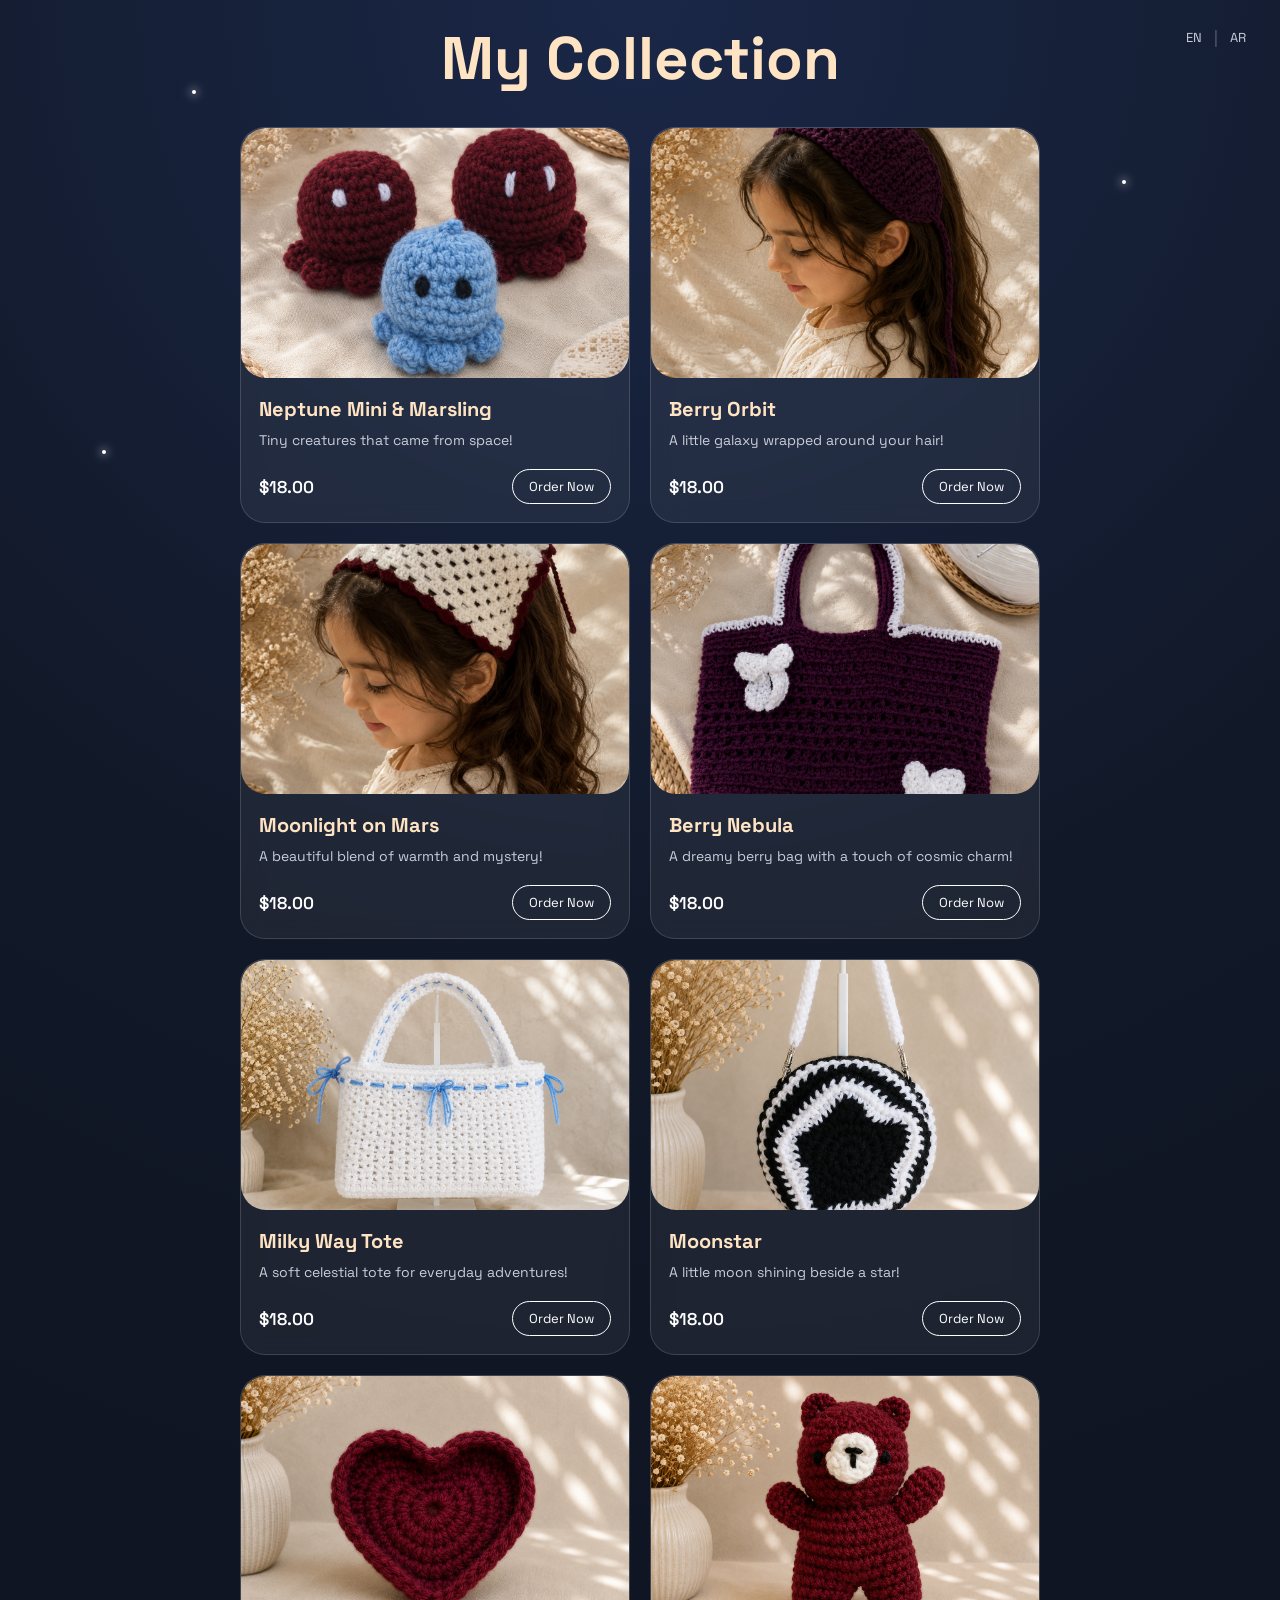
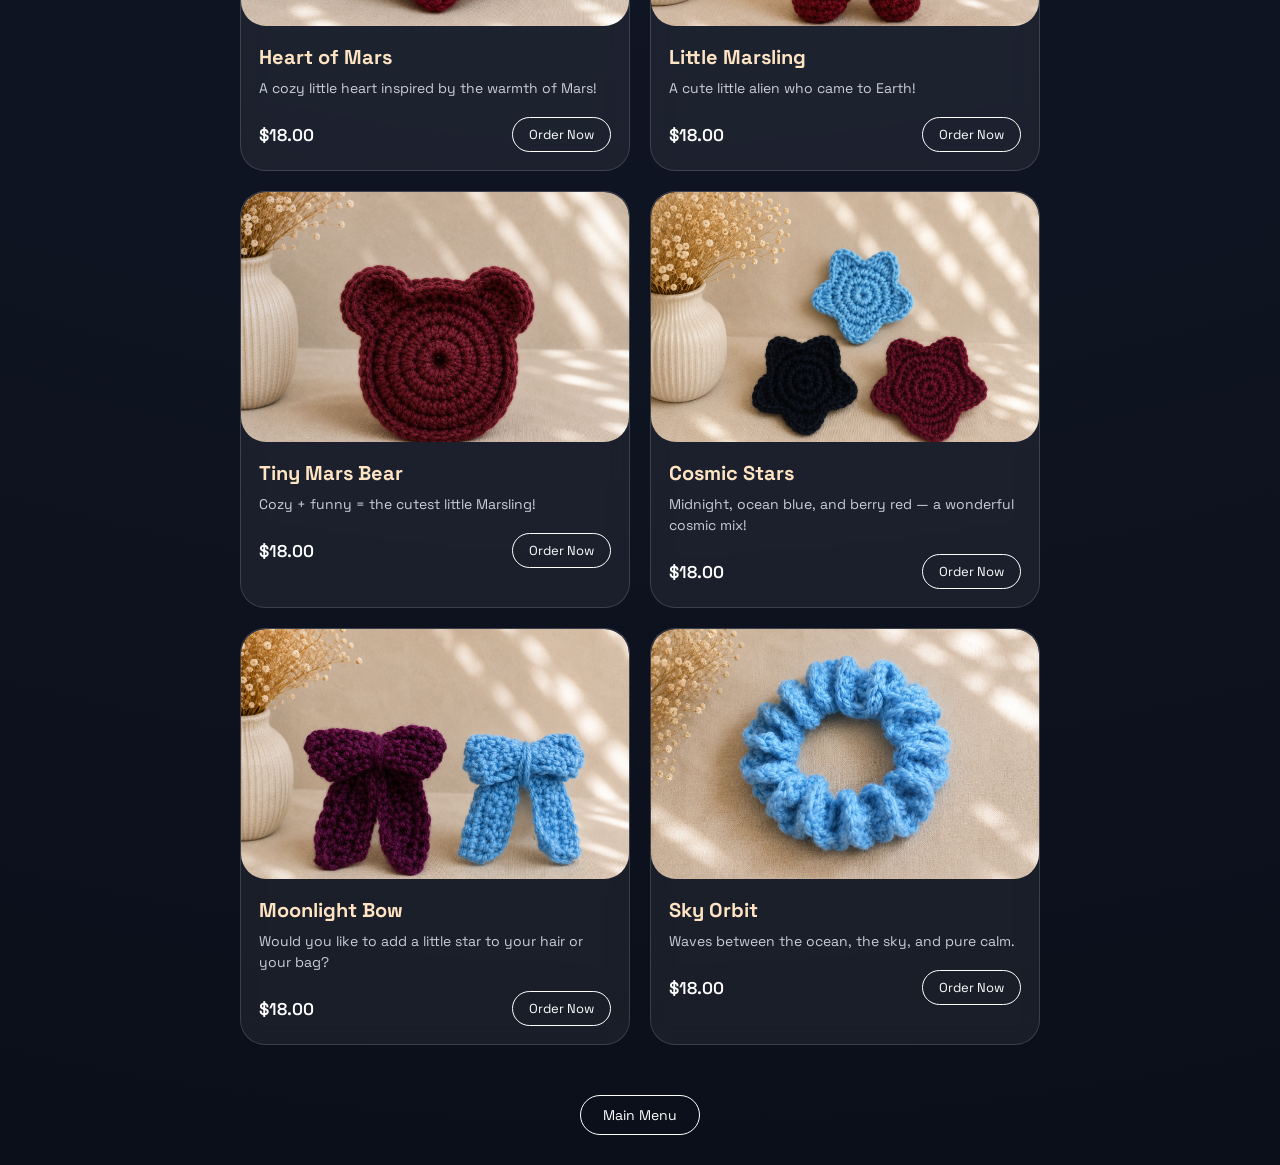
==== collection.html @ 53dcf668 "Add files via upload" ====
<!DOCTYPE html>
<html lang="en">

<head>
    <meta charset="UTF-8">
    <meta name="viewport" content="width=device-width, initial-scale=1.0">

    <title>Cosmic Crochet</title>

    <link rel="stylesheet"
        href="https://fonts.googleapis.com/css2?family=Space+Grotesk:wght@400;500;600;700&display=swap">

    <link rel="stylesheet" href="style1.css">
    <link rel="shortcut icon" href="logo.png" type="image/png">
    <link rel="icon" type="image/png" href="logo.png">
</head>

<body>

    <!-- Language Switch -->
    <div class="language-switch">
        <button id="enBtn">EN</button>
        <span>|</span>
        <button id="arBtn">AR</button>
    </div>


    <!-- Page Title -->
    <div class="title">
        <h1 id="collectionTitle">My Collection</h1>
    </div>


    <!-- Stars -->
    <div class="space">
        <div class="star s1"></div>
        <div class="star s2"></div>
        <div class="star s3"></div>
        <div class="star s4"></div>
        <div class="star s5"></div>
    </div>


    <!-- Products -->
    <div class="products">


        <!-- Product 1 -->
        <div class="product-card">

            <img src="PH/ph1.png" alt="Neptune Mini & Marsling">

            <div class="product-info">

                <h2 id="name1">Neptune Mini & Marsling</h2>

                <p id="desc1">
                    Tiny creatures that came from space!
                </p>

                <div class="product-bottom">
                    <span class="price">$18.00</span>

                    <a href="#" class="order-btn" id="order1">
                        Order Now
                    </a>
                </div>

            </div>

        </div>


        <!-- Product 2 -->
        <div class="product-card">

            <img src="PH/ph2.png" alt="Berry Orbit">

            <div class="product-info">

                <h2 id="name2">Berry Orbit</h2>

                <p id="desc2">
                    A little galaxy wrapped around your hair!
                </p>

                <div class="product-bottom">
                    <span class="price">$18.00</span>

                    <a href="#" class="order-btn" id="order2">
                        Order Now
                    </a>
                </div>

            </div>

        </div>


        <!-- Product 3 -->
        <div class="product-card">

            <img src="PH/ph3.png" alt="Moonlight on Mars">

            <div class="product-info">

                <h2 id="name3">Moonlight on Mars</h2>

                <p id="desc3">
                    A beautiful blend of warmth and mystery!
                </p>

                <div class="product-bottom">
                    <span class="price">$18.00</span>

                    <a href="#" class="order-btn" id="order3">
                        Order Now
                    </a>
                </div>

            </div>

        </div>


        <!-- Product 4 -->
        <div class="product-card">

            <img src="PH/ph4.png" alt="Berry Nebula">

            <div class="product-info">

                <h2 id="name4">Berry Nebula</h2>

                <p id="desc4">
                    A dreamy berry bag with a touch of cosmic charm!
                </p>

                <div class="product-bottom">
                    <span class="price">$18.00</span>

                    <a href="#" class="order-btn" id="order4">
                        Order Now
                    </a>
                </div>

            </div>

        </div>


        <!-- Product 5 -->
        <div class="product-card">

            <img src="PH/ph5.png" alt="Milky Way Tote">

            <div class="product-info">

                <h2 id="name5">Milky Way Tote</h2>

                <p id="desc5">
                    A soft celestial tote for everyday adventures!
                </p>

                <div class="product-bottom">
                    <span class="price">$18.00</span>

                    <a href="#" class="order-btn" id="order5">
                        Order Now
                    </a>
                </div>

            </div>

        </div>


        <!-- Product 6 -->
        <div class="product-card">

            <img src="PH/ph6.png" alt="Moonstar">

            <div class="product-info">

                <h2 id="name6">Moonstar</h2>

                <p id="desc6">
                    A little moon shining beside a star!
                </p>

                <div class="product-bottom">
                    <span class="price">$18.00</span>

                    <a href="#" class="order-btn" id="order6">
                        Order Now
                    </a>
                </div>

            </div>

        </div>


        <!-- Product 7 -->
        <div class="product-card">

            <img src="PH/ph7.png" alt="Heart of Mars">

            <div class="product-info">

                <h2 id="name7">Heart of Mars</h2>

                <p id="desc7">
                    A cozy little heart inspired by the warmth of Mars!
                </p>

                <div class="product-bottom">
                    <span class="price">$18.00</span>

                    <a href="#" class="order-btn" id="order7">
                        Order Now
                    </a>
                </div>

            </div>

        </div>


        <!-- Product 8 -->
        <div class="product-card">

            <img src="PH/ph8.png" alt="Little Marsling">

            <div class="product-info">

                <h2 id="name8">Little Marsling</h2>

                <p id="desc8">
                    A cute little alien who came to Earth!
                </p>

                <div class="product-bottom">
                    <span class="price">$18.00</span>

                    <a href="#" class="order-btn" id="order8">
                        Order Now
                    </a>
                </div>

            </div>

        </div>


        <!-- Product 9 -->
        <div class="product-card">

            <img src="PH/ph9.png" alt="Tiny Mars Bear">

            <div class="product-info">

                <h2 id="name9">Tiny Mars Bear</h2>

                <p id="desc9">
                    Cozy + funny = the cutest little Marsling!
                </p>

                <div class="product-bottom">
                    <span class="price">$18.00</span>

                    <a href="#" class="order-btn" id="order9">
                        Order Now
                    </a>
                </div>

            </div>

        </div>


        <!-- Product 10 -->
        <div class="product-card">

            <img src="PH/ph10.png" alt="Cosmic Stars">

            <div class="product-info">

                <h2 id="name10">Cosmic Stars</h2>

                <p id="desc10">
                    Midnight, ocean blue, and berry red — a wonderful cosmic mix!
                </p>

                <div class="product-bottom">
                    <span class="price">$18.00</span>

                    <a href="#" class="order-btn" id="order10">
                        Order Now
                    </a>
                </div>

            </div>

        </div>


        <!-- Product 11 -->
        <div class="product-card">

            <img src="PH/ph11.png" alt="Moonlight Bow">

            <div class="product-info">

                <h2 id="name11">Moonlight Bow</h2>

                <p id="desc11">
                    Would you like to add a little star to your hair or your bag?
                </p>

                <div class="product-bottom">
                    <span class="price">$18.00</span>

                    <a href="#" class="order-btn" id="order11">
                        Order Now
                    </a>
                </div>

            </div>

        </div>


        <!-- Product 12 -->
        <div class="product-card">

            <img src="PH/ph12.png" alt="Sky Orbit">

            <div class="product-info">

                <h2 id="name12">Sky Orbit</h2>

                <p id="desc12">
                    Waves between the ocean, the sky, and pure calm.
                </p>

                <div class="product-bottom">
                    <span class="price">$18.00</span>

                    <a href="#" class="order-btn" id="order12">
                        Order Now
                    </a>
                </div>

            </div>

        </div>


    </div>


    <!-- Main Menu -->
    <a href="index.html" class="menu">
        Main Menu
    </a>


    <!-- Image Popup -->
    <div class="image-popup" id="imagePopup">

        <span class="close">&times;</span>

        <img id="popupImage" src="" alt="Enlarged image">

    </div>


    <script src="script1.js"></script>

</body>

</html>
---- style1.css ----
* {
    margin: 0;
    padding: 0;
    box-sizing: border-box;
}

html,
body {
    width: 100%;
    min-height: 100%;
    margin: 0%;
    background:
        radial-gradient(circle at top, #1A2747 0%, #111827 35%, #0B0F1A 100%);
    color: white;
    overflow-x: hidden;
    font-family: "Space Grotesk", sans-serif;
}

@font-face {
    font-family: "Space Grotesk";
    src: url("./fonts/SpaceGrotesk-Regular.ttf");
}

.space {
    position: fixed;
    inset: 0;
    width: 100%;
    height: 100%;
    pointer-events: none;
    z-index: 0;
}

.star {
    position: absolute;
    width: 4px;
    height: 4px;
    background: white;
    border-radius: 50%;
    box-shadow: 0 0 8px white, 0 0 14px white;
}

.s1 {
    top: 10%;
    left: 15%;
}

.s2 {
    top: 20%;
    right: 12%;
}

.s3 {
    top: 50%;
    left: 8%;
}

.s4 {
    top: 65%;
    right: 20%;
}

.s5 {
    top: 80%;
    left: 40%;
}

.title {
    text-align: center;
    color: bisque;
    font-size: 30px;
    margin: 20px 0 0;
}

.products {
    display: grid;
    grid-template-columns: repeat(2, 1fr);
    gap: 20px;
    width: 80%;
    max-width: 800px;
    margin: 30px auto;
}

.title,
.products,
.back-btn {
    position: relative;
    z-index: 1;
}

.products img {
    width: 100%;
    height: 250px;
    object-fit: cover;
    border-radius: 25px;
    display: block;
}

.products img:last-child {
    grid-column: 1 / 3;
    width: 50%;
    justify-self: center;
}
.menu {
        display: block;
        width: fit-content;
        margin: 50px auto 30px;
        padding: 10px 22px;
        border: 1px solid white;
        border-radius: 50px;
        color: white;
        text-decoration: none;
        font-family: "Space Grotesk", sans-serif;
        font-size: 14px;
}

.image-popup {
    display: none;
    position: fixed;
    inset: 0;
    background: rgba(0, 0, 0, 0.85);
    justify-content: center;
    align-items: center;
    z-index: 1000;
}

.image-popup img {
    max-width: 85%;
    max-height: 85%;
    object-fit: contain;
    border-radius: 20px;
}

.close {
    position: absolute;
    top: 25px;
    right: 35px;
    font-size: 40px;
    color: white;
    cursor: pointer;
}

.product-card {
    overflow: hidden;
}

.product-info {
    padding: 15px 5px;
}

.product-info h2 {
    font-size: 20px;
    margin-bottom: 6px;
    color: bisque;
}

.product-info p {
    font-size: 14px;
    line-height: 1.6;
    color: #c9ceda;
}

@media (max-width: 600px) {
    .products {
        grid-template-columns: 1fr;
        width: 90%;
        gap: 30px;
    }

    .products img:last-child {
        grid-column: auto;
        width: 100%;
    }
}

.product-card {
    background: rgba(255, 255, 255, 0.06);
    border: 1px solid rgba(255, 255, 255, 0.15);
    border-radius: 25px;
    overflow: hidden;
    backdrop-filter: blur(10px);
}

.product-card img {
    width: 100%;
    height: 250px;
    object-fit: cover;
    display: block;
}

.product-info {
    padding: 18px;
}

.product-info h2 {
    color: bisque;
    font-size: 20px;
    margin-bottom: 8px;
}

.product-info p {
    color: #c9ceda;
    font-size: 14px;
    line-height: 1.5;
    margin-bottom: 18px;
}

.product-bottom {
    display: flex;
    align-items: center;
    justify-content: space-between;
}

.price {
    font-size: 17px;
    font-weight: 600;
}

.order-btn {
    padding: 8px 16px;
    border: 1px solid white;
    border-radius: 50px;
    color: white;
    text-decoration: none;
    font-size: 13px;
}

.product-card {
    transition: transform 0.3s ease, border-color 0.3s ease;
}

.product-card:hover {
    transform: translateY(-5px);
    border-color: rgba(255, 255, 255, 0.35);
}

.language-switch {
    position: fixed;
    top: 25px;
    right: 30px;
    display: flex;
    align-items: center;
    gap: 8px;
    z-index: 1000;
}

.language-switch button {
    background: none;
    border: none;
    color: #c9ceda;
    font-family: "Space Grotesk", sans-serif;
    font-size: 13px;
    cursor: pointer;
    padding: 4px;
    transition: 0.3s ease;
}

.language-switch button:hover {
    color: bisque;
}

.language-switch span {
    color: #555e70;
}

@media (max-width: 600px) {
    .language-switch {
        top: 18px;
        right: 18px;
    }
}
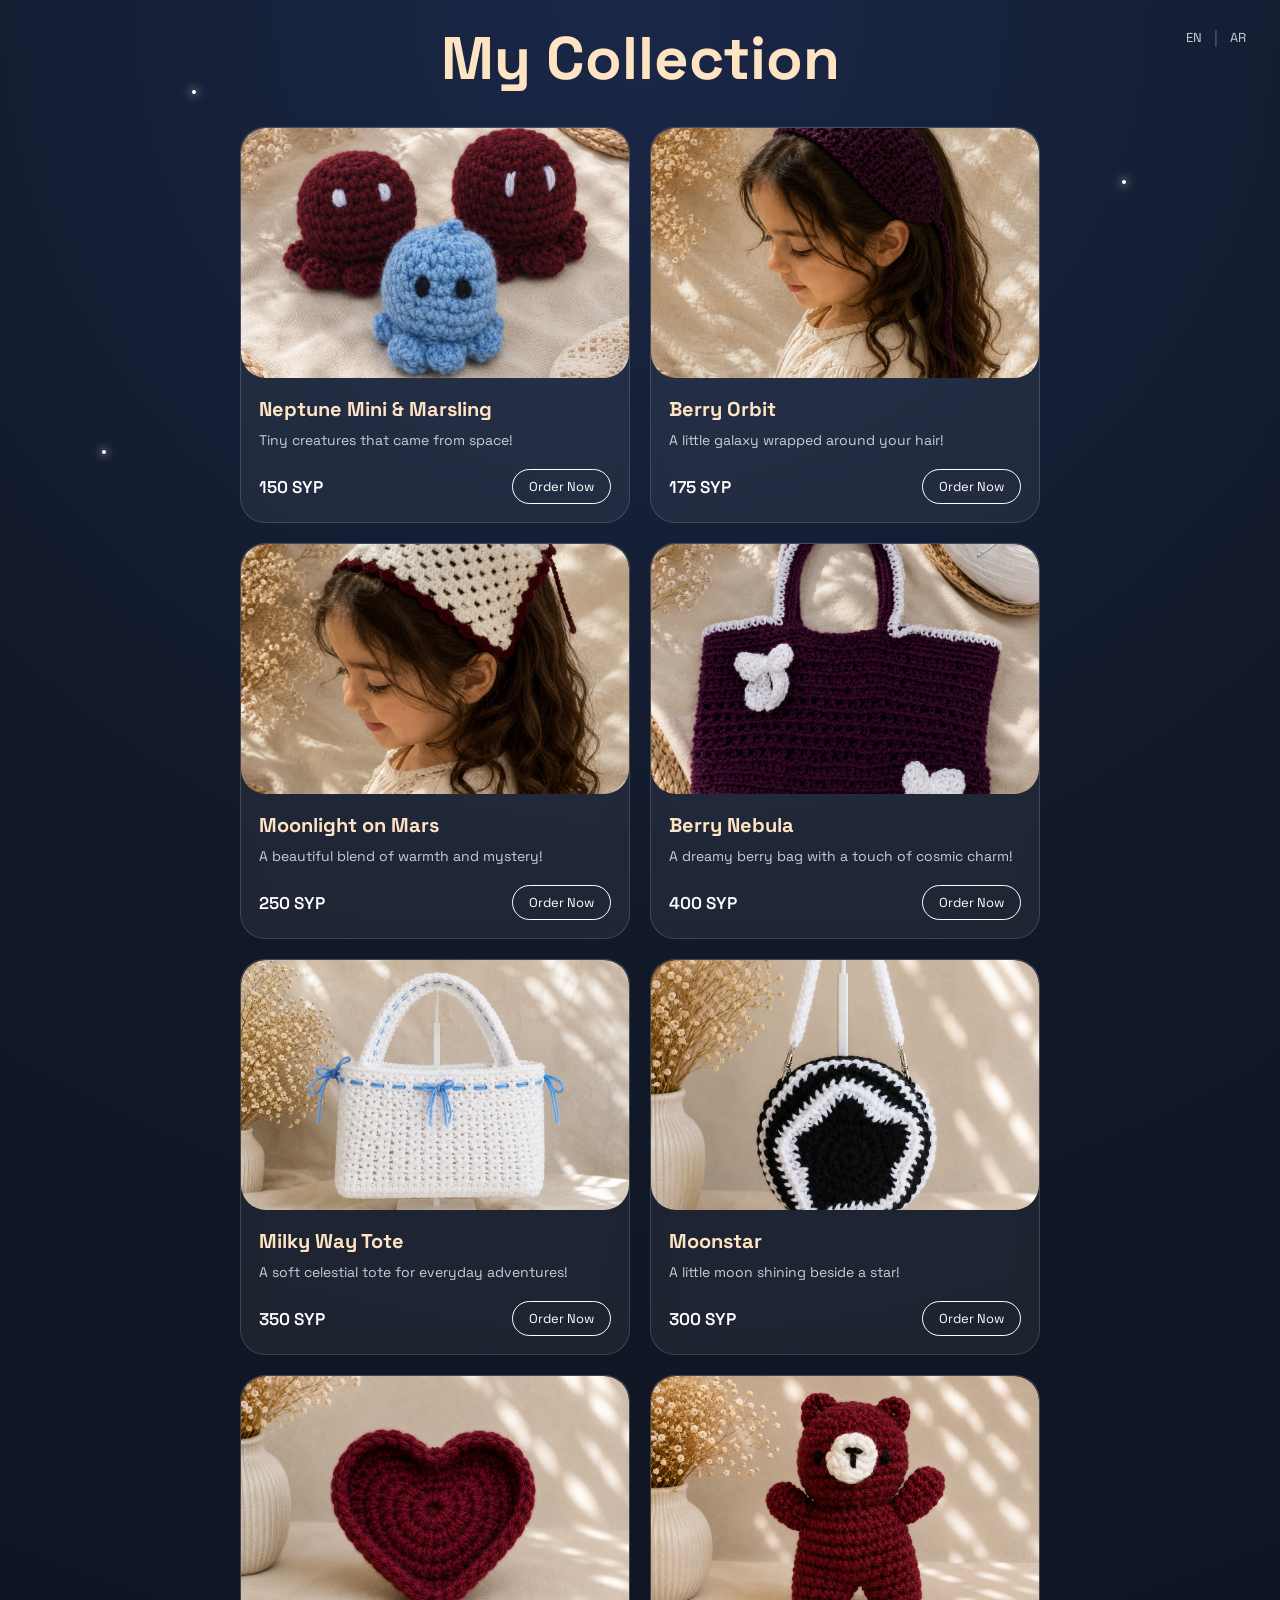
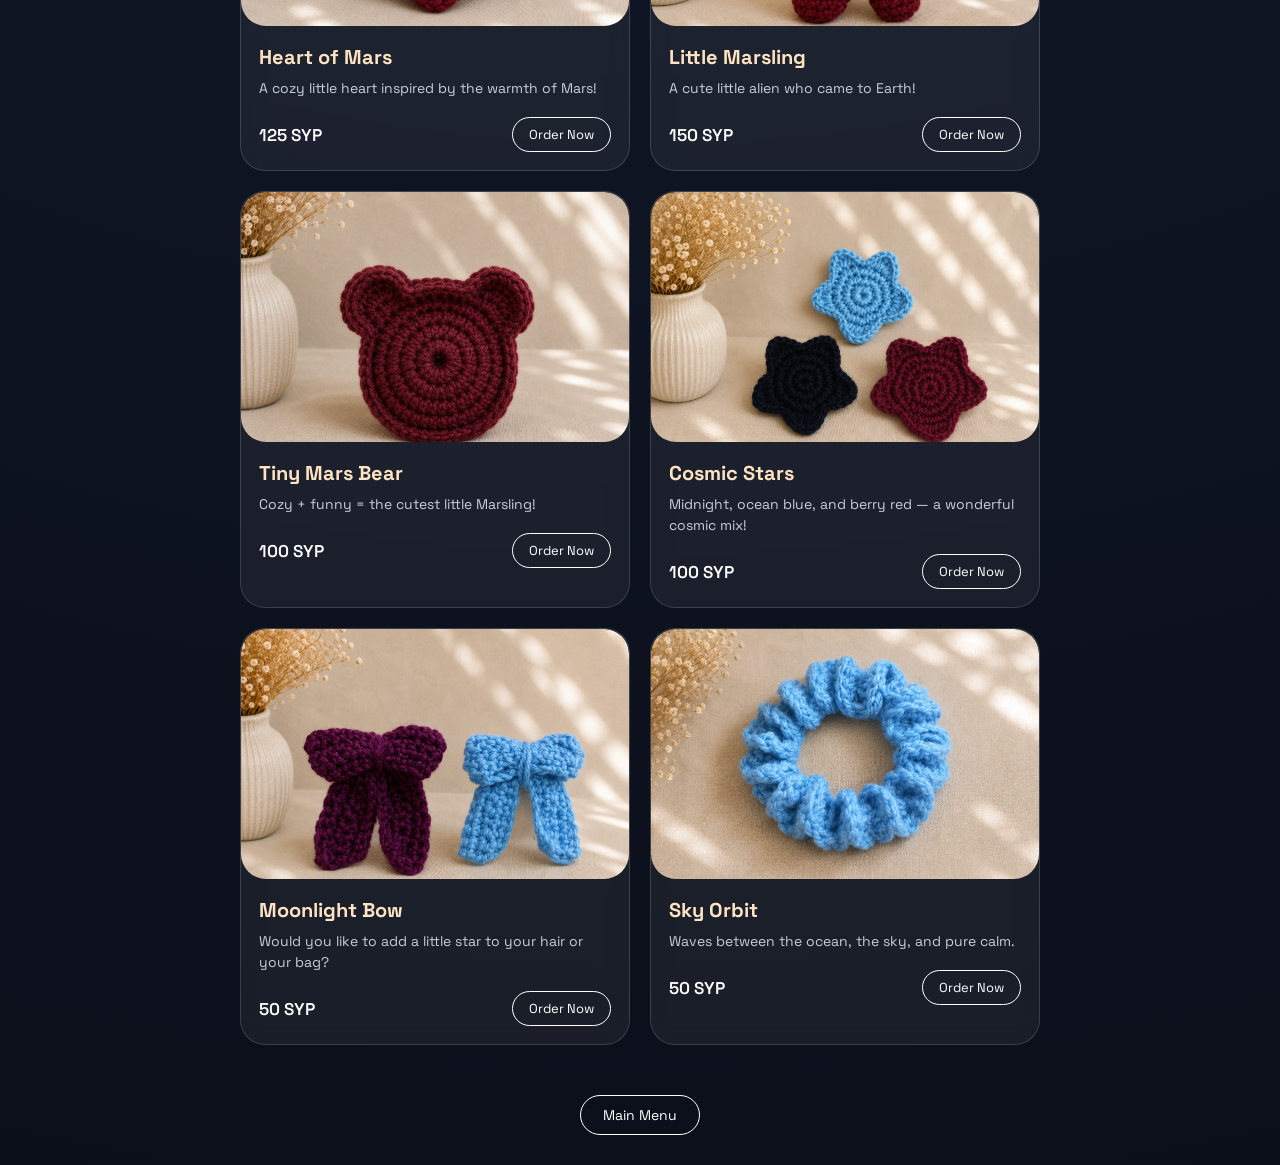
==== commit 060fbf0c: "changing prices" ====
--- a/collection.html
+++ b/collection.html
@@ -59,7 +59,7 @@
                 </p>
 
                 <div class="product-bottom">
-                    <span class="price">$18.00</span>
+                    <span class="price">150 SYP</span>
 
                     <a href="#" class="order-btn" id="order1">
                         Order Now
@@ -85,7 +85,7 @@
                 </p>
 
                 <div class="product-bottom">
-                    <span class="price">$18.00</span>
+                    <span class="price">175 SYP</span>
 
                     <a href="#" class="order-btn" id="order2">
                         Order Now
@@ -111,7 +111,7 @@
                 </p>
 
                 <div class="product-bottom">
-                    <span class="price">$18.00</span>
+                    <span class="price">250 SYP</span>
 
                     <a href="#" class="order-btn" id="order3">
                         Order Now
@@ -137,7 +137,7 @@
                 </p>
 
                 <div class="product-bottom">
-                    <span class="price">$18.00</span>
+                    <span class="price">400 SYP</span>
 
                     <a href="#" class="order-btn" id="order4">
                         Order Now
@@ -163,7 +163,7 @@
                 </p>
 
                 <div class="product-bottom">
-                    <span class="price">$18.00</span>
+                    <span class="price">350 SYP</span>
 
                     <a href="#" class="order-btn" id="order5">
                         Order Now
@@ -189,7 +189,7 @@
                 </p>
 
                 <div class="product-bottom">
-                    <span class="price">$18.00</span>
+                    <span class="price">300 SYP</span>
 
                     <a href="#" class="order-btn" id="order6">
                         Order Now
@@ -215,7 +215,7 @@
                 </p>
 
                 <div class="product-bottom">
-                    <span class="price">$18.00</span>
+                    <span class="price">125 SYP</span>
 
                     <a href="#" class="order-btn" id="order7">
                         Order Now
@@ -241,7 +241,7 @@
                 </p>
 
                 <div class="product-bottom">
-                    <span class="price">$18.00</span>
+                    <span class="price">150 SYP</span>
 
                     <a href="#" class="order-btn" id="order8">
                         Order Now
@@ -267,7 +267,7 @@
                 </p>
 
                 <div class="product-bottom">
-                    <span class="price">$18.00</span>
+                    <span class="price">100 SYP</span>
 
                     <a href="#" class="order-btn" id="order9">
                         Order Now
@@ -293,7 +293,7 @@
                 </p>
 
                 <div class="product-bottom">
-                    <span class="price">$18.00</span>
+                    <span class="price">100 SYP</span>
 
                     <a href="#" class="order-btn" id="order10">
                         Order Now
@@ -319,7 +319,7 @@
                 </p>
 
                 <div class="product-bottom">
-                    <span class="price">$18.00</span>
+                    <span class="price">50 SYP</span>
 
                     <a href="#" class="order-btn" id="order11">
                         Order Now
@@ -345,7 +345,7 @@
                 </p>
 
                 <div class="product-bottom">
-                    <span class="price">$18.00</span>
+                    <span class="price">50 SYP</span>
 
                     <a href="#" class="order-btn" id="order12">
                         Order Now
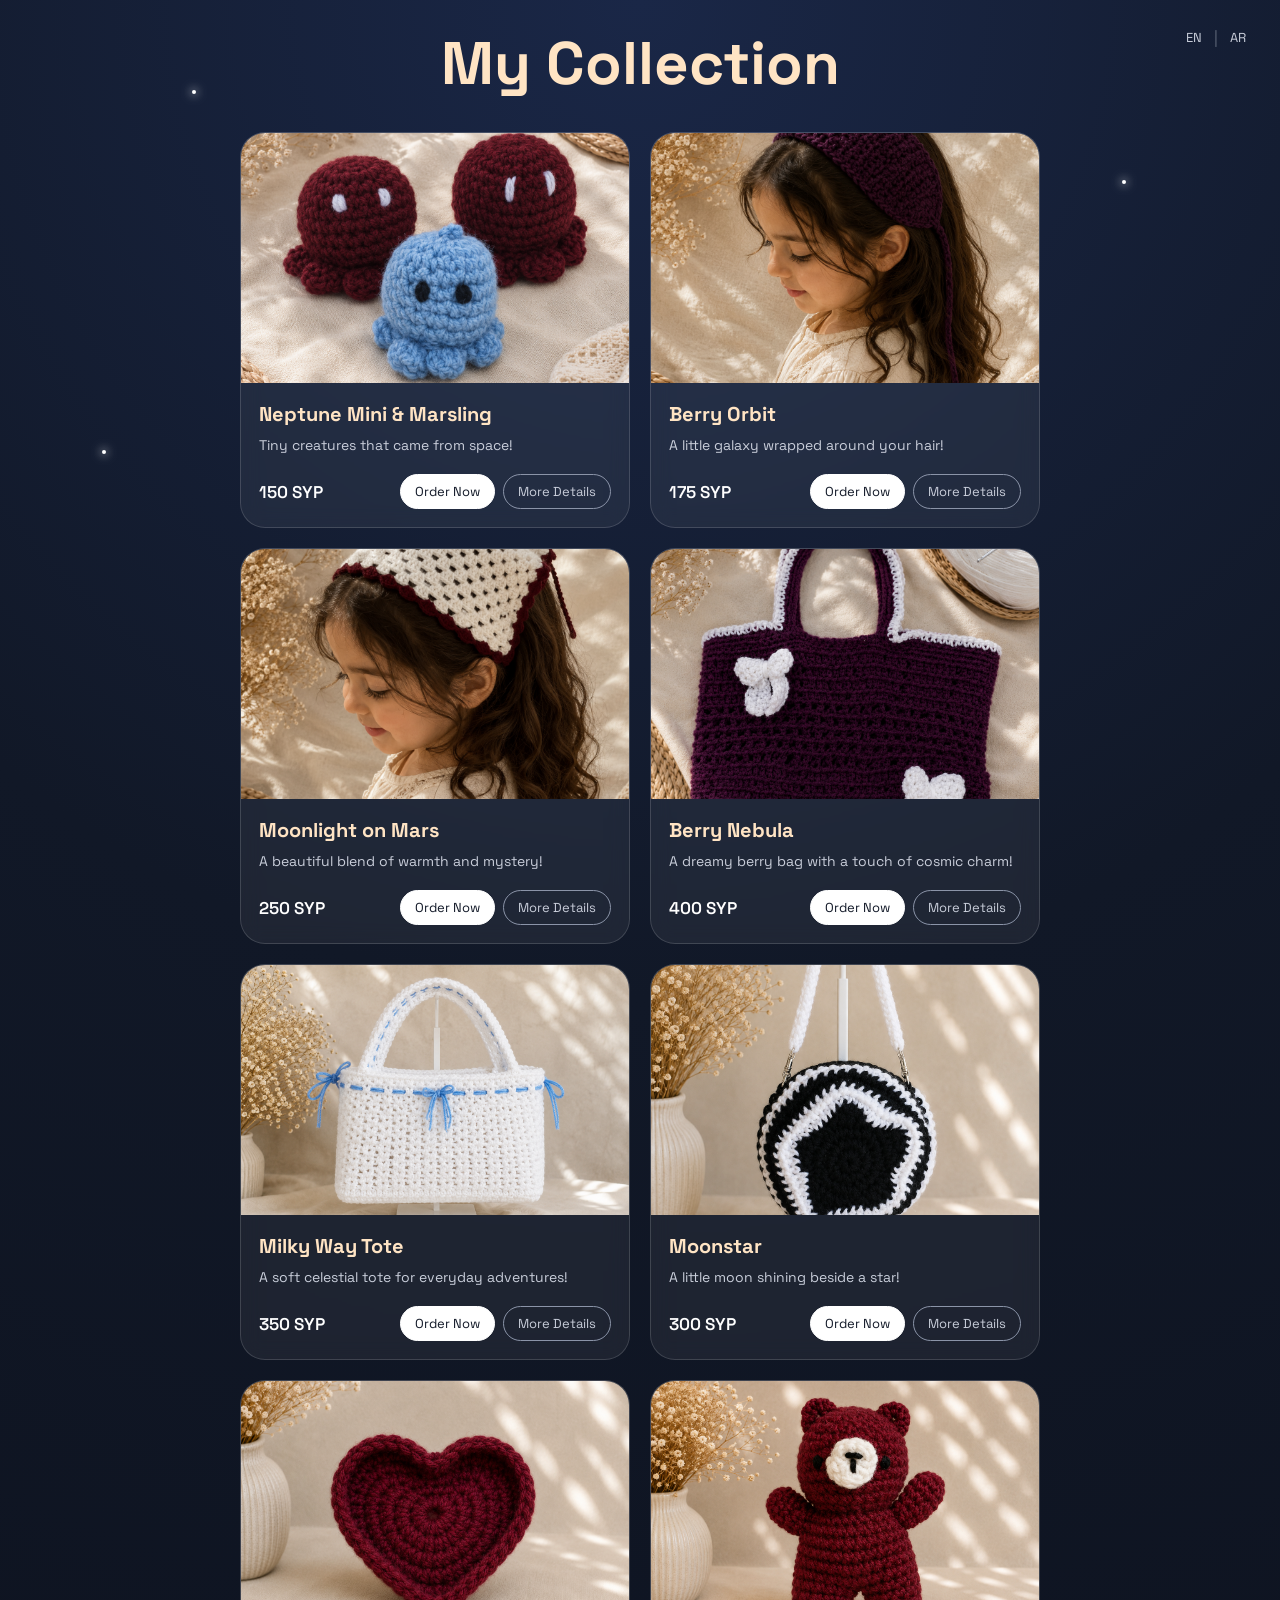
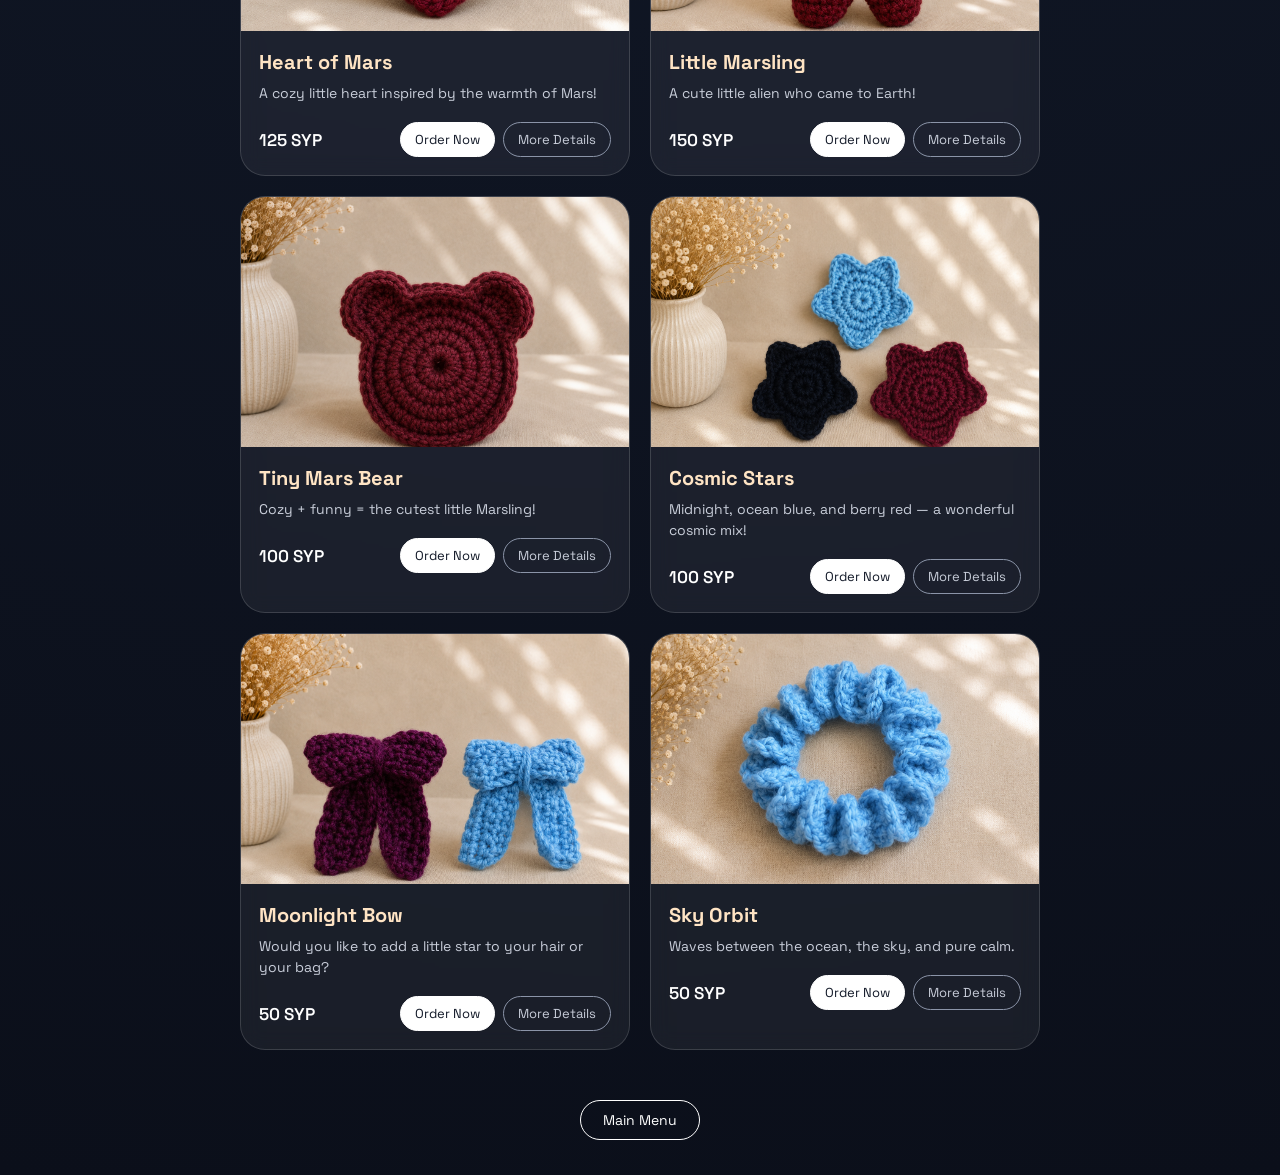
==== commit 0c5fbe15: "details button and language edit" ====
--- a/collection.html
+++ b/collection.html
@@ -4,380 +4,169 @@
 <head>
     <meta charset="UTF-8">
     <meta name="viewport" content="width=device-width, initial-scale=1.0">
-
     <title>Cosmic Crochet</title>
-
     <link rel="stylesheet"
         href="https://fonts.googleapis.com/css2?family=Space+Grotesk:wght@400;500;600;700&display=swap">
-
     <link rel="stylesheet" href="style1.css">
     <link rel="shortcut icon" href="logo.png" type="image/png">
     <link rel="icon" type="image/png" href="logo.png">
 </head>
 
-<body>
-
-    <!-- Language Switch -->
-    <div class="language-switch">
-        <button id="enBtn">EN</button>
-        <span>|</span>
-        <button id="arBtn">AR</button>
-    </div>
-
-
+<body> <!-- Language Switch -->
+    <div class="language-switch"> <button id="enBtn">EN</button> <span>|</span> <button id="arBtn">AR</button> </div>
     <!-- Page Title -->
     <div class="title">
         <h1 id="collectionTitle">My Collection</h1>
-    </div>
-
-
-    <!-- Stars -->
+    </div> <!-- Stars -->
     <div class="space">
         <div class="star s1"></div>
         <div class="star s2"></div>
         <div class="star s3"></div>
         <div class="star s4"></div>
         <div class="star s5"></div>
+    </div> <!-- Products -->
+    <div class="products"> <!-- Product 1 -->
+        <div class="product-card"> <img src="PH/ph1.png" alt="Neptune Mini & Marsling">
+            <div class="product-info">
+                <h2 id="name1">Neptune Mini & Marsling</h2>
+                <p id="desc1"> Tiny creatures that came from space! </p>
+                <div class="product-bottom"> <span class="price">150 SYP</span>
+                    <div class="product-buttons"> <a href="#" class="order-btn" id="order1">Order Now</a> <button
+                            class="details-btn" data-product="1"> More Details </button> </div>
+                </div>
+            </div>
+        </div> <!-- Product 2 -->
+        <div class="product-card"> <img src="PH/ph2.png" alt="Berry Orbit">
+            <div class="product-info">
+                <h2 id="name2">Berry Orbit</h2>
+                <p id="desc2"> A little galaxy wrapped around your hair! </p>
+                <div class="product-bottom"> <span class="price">175 SYP</span>
+                    <div class="product-buttons"> <a href="#" class="order-btn" id="order2">Order Now</a> <button
+                            class="details-btn" data-product="2"> More Details </button> </div>
+                </div>
+            </div>
+        </div> <!-- Product 3 -->
+        <div class="product-card"> <img src="PH/ph3.png" alt="Moonlight on Mars">
+            <div class="product-info">
+                <h2 id="name3">Moonlight on Mars</h2>
+                <p id="desc3"> A beautiful blend of warmth and mystery! </p>
+                <div class="product-bottom"> <span class="price">250 SYP</span>
+                    <div class="product-buttons"> <a href="#" class="order-btn" id="order3">Order Now</a> <button
+                            class="details-btn" data-product="3"> More Details </button> </div>
+                </div>
+            </div>
+        </div> <!-- Product 4 -->
+        <div class="product-card"> <img src="PH/ph4.png" alt="Berry Nebula">
+            <div class="product-info">
+                <h2 id="name4">Berry Nebula</h2>
+                <p id="desc4"> A dreamy berry bag with a touch of cosmic charm! </p>
+                <div class="product-bottom"> <span class="price">400 SYP</span>
+                    <div class="product-buttons"> <a href="#" class="order-btn" id="order4">Order Now</a> <button
+                            class="details-btn" data-product="4"> More Details </button> </div>
+                </div>
+            </div>
+        </div> <!-- Product 5 -->
+        <div class="product-card"> <img src="PH/ph5.png" alt="Milky Way Tote">
+            <div class="product-info">
+                <h2 id="name5">Milky Way Tote</h2>
+                <p id="desc5"> A soft celestial tote for everyday adventures! </p>
+                <div class="product-bottom"> <span class="price">350 SYP</span>
+                    <div class="product-buttons"> <a href="#" class="order-btn" id="order5">Order Now</a> <button
+                            class="details-btn" data-product="5"> More Details </button> </div>
+                </div>
+            </div>
+        </div> <!-- Product 6 -->
+        <div class="product-card"> <img src="PH/ph6.png" alt="Moonstar">
+            <div class="product-info">
+                <h2 id="name6">Moonstar</h2>
+                <p id="desc6"> A little moon shining beside a star! </p>
+                <div class="product-bottom"> <span class="price">300 SYP</span>
+                    <div class="product-buttons"> <a href="#" class="order-btn" id="order6">Order Now</a> <button
+                            class="details-btn" data-product="6"> More Details </button> </div>
+                </div>
+            </div>
+        </div> <!-- Product 7 -->
+        <div class="product-card"> <img src="PH/ph7.png" alt="Heart of Mars">
+            <div class="product-info">
+                <h2 id="name7">Heart of Mars</h2>
+                <p id="desc7"> A cozy little heart inspired by the warmth of Mars! </p>
+                <div class="product-bottom"> <span class="price">125 SYP</span>
+                    <div class="product-buttons"> <a href="#" class="order-btn" id="order7">Order Now</a> <button
+                            class="details-btn" data-product="7"> More Details </button> </div>
+                </div>
+            </div>
+        </div> <!-- Product 8 -->
+        <div class="product-card"> <img src="PH/ph8.png" alt="Little Marsling">
+            <div class="product-info">
+                <h2 id="name8">Little Marsling</h2>
+                <p id="desc8"> A cute little alien who came to Earth! </p>
+                <div class="product-bottom"> <span class="price">150 SYP</span>
+                    <div class="product-buttons"> <a href="#" class="order-btn" id="order8">Order Now</a> <button
+                            class="details-btn" data-product="8"> More Details </button> </div>
+                </div>
+            </div>
+        </div> <!-- Product 9 -->
+        <div class="product-card"> <img src="PH/ph9.png" alt="Tiny Mars Bear">
+            <div class="product-info">
+                <h2 id="name9">Tiny Mars Bear</h2>
+                <p id="desc9"> Cozy + funny = the cutest little Marsling! </p>
+                <div class="product-bottom"> <span class="price">100 SYP</span>
+                    <div class="product-buttons"> <a href="#" class="order-btn" id="order9">Order Now</a> <button
+                            class="details-btn" data-product="9"> More Details </button> </div>
+                </div>
+            </div>
+        </div> <!-- Product 10 -->
+        <div class="product-card"> <img src="PH/ph10.png" alt="Cosmic Stars">
+            <div class="product-info">
+                <h2 id="name10">Cosmic Stars</h2>
+                <p id="desc10"> Midnight, ocean blue, and berry red — a wonderful cosmic mix! </p>
+                <div class="product-bottom"> <span class="price">100 SYP</span>
+                    <div class="product-buttons"> <a href="#" class="order-btn" id="order10">Order Now</a> <button
+                            class="details-btn" data-product="10"> More Details </button> </div>
+                </div>
+            </div>
+        </div> <!-- Product 11 -->
+        <div class="product-card"> <img src="PH/ph11.png" alt="Moonlight Bow">
+            <div class="product-info">
+                <h2 id="name11">Moonlight Bow</h2>
+                <p id="desc11"> Would you like to add a little star to your hair or your bag? </p>
+                <div class="product-bottom"> <span class="price">50 SYP</span>
+                    <div class="product-buttons"> <a href="#" class="order-btn" id="order11">Order Now</a> <button
+                            class="details-btn" data-product="11"> More Details </button> </div>
+                </div>
+            </div>
+        </div> <!-- Product 12 -->
+        <div class="product-card"> <img src="PH/ph12.png" alt="Sky Orbit">
+            <div class="product-info">
+                <h2 id="name12">Sky Orbit</h2>
+                <p id="desc12"> Waves between the ocean, the sky, and pure calm. </p>
+                <div class="product-bottom"> <span class="price">50 SYP</span>
+                    <div class="product-buttons"> <a href="#" class="order-btn" id="order12">Order Now</a> <button
+                            class="details-btn" data-product="12"> More Details </button> </div>
+                </div>
+            </div>
+        </div>
+    </div> <!-- Main Menu --> <a href="index.html" class="menu" id="mainMenu"> Main Menu </a> <!-- Image Popup -->
+    <div class="image-popup" id="imagePopup"> <span class="close">&times;</span> <img id="popupImage" src=""
+            alt="Enlarged image"> </div> <!-- Product Details Popup -->
+    <div class="details-popup" id="detailsPopup">
+        <div class="details-box"> <button class="details-close" id="detailsClose"> &times; </button> <img
+                id="detailsImage" src="" alt="Product">
+            <div class="details-content">
+                <h2 id="detailsName"></h2>
+                <p id="detailsDescription"></p>
+                <div class="details-info">
+                    <div class="detail-row"> <span class="detail-label" id="dimensionsLabel"> Dimensions </span> <span
+                            id="detailsDimensions"></span> </div>
+                    <div class="detail-row"> <span class="detail-label" id="materialLabel"> Material </span> <span
+                            id="detailsMaterial"> 100% Acrylic </span> </div>
+                </div>
+                <div class="details-price" id="detailsPrice"></div> <a href="#" class="details-order" id="detailsOrder">
+                    Order Now </a>
+            </div>
+        </div>
     </div>
-
-
-    <!-- Products -->
-    <div class="products">
-
-
-        <!-- Product 1 -->
-        <div class="product-card">
-
-            <img src="PH/ph1.png" alt="Neptune Mini & Marsling">
-
-            <div class="product-info">
-
-                <h2 id="name1">Neptune Mini & Marsling</h2>
-
-                <p id="desc1">
-                    Tiny creatures that came from space!
-                </p>
-
-                <div class="product-bottom">
-                    <span class="price">150 SYP</span>
-
-                    <a href="#" class="order-btn" id="order1">
-                        Order Now
-                    </a>
-                </div>
-
-            </div>
-
-        </div>
-
-
-        <!-- Product 2 -->
-        <div class="product-card">
-
-            <img src="PH/ph2.png" alt="Berry Orbit">
-
-            <div class="product-info">
-
-                <h2 id="name2">Berry Orbit</h2>
-
-                <p id="desc2">
-                    A little galaxy wrapped around your hair!
-                </p>
-
-                <div class="product-bottom">
-                    <span class="price">175 SYP</span>
-
-                    <a href="#" class="order-btn" id="order2">
-                        Order Now
-                    </a>
-                </div>
-
-            </div>
-
-        </div>
-
-
-        <!-- Product 3 -->
-        <div class="product-card">
-
-            <img src="PH/ph3.png" alt="Moonlight on Mars">
-
-            <div class="product-info">
-
-                <h2 id="name3">Moonlight on Mars</h2>
-
-                <p id="desc3">
-                    A beautiful blend of warmth and mystery!
-                </p>
-
-                <div class="product-bottom">
-                    <span class="price">250 SYP</span>
-
-                    <a href="#" class="order-btn" id="order3">
-                        Order Now
-                    </a>
-                </div>
-
-            </div>
-
-        </div>
-
-
-        <!-- Product 4 -->
-        <div class="product-card">
-
-            <img src="PH/ph4.png" alt="Berry Nebula">
-
-            <div class="product-info">
-
-                <h2 id="name4">Berry Nebula</h2>
-
-                <p id="desc4">
-                    A dreamy berry bag with a touch of cosmic charm!
-                </p>
-
-                <div class="product-bottom">
-                    <span class="price">400 SYP</span>
-
-                    <a href="#" class="order-btn" id="order4">
-                        Order Now
-                    </a>
-                </div>
-
-            </div>
-
-        </div>
-
-
-        <!-- Product 5 -->
-        <div class="product-card">
-
-            <img src="PH/ph5.png" alt="Milky Way Tote">
-
-            <div class="product-info">
-
-                <h2 id="name5">Milky Way Tote</h2>
-
-                <p id="desc5">
-                    A soft celestial tote for everyday adventures!
-                </p>
-
-                <div class="product-bottom">
-                    <span class="price">350 SYP</span>
-
-                    <a href="#" class="order-btn" id="order5">
-                        Order Now
-                    </a>
-                </div>
-
-            </div>
-
-        </div>
-
-
-        <!-- Product 6 -->
-        <div class="product-card">
-
-            <img src="PH/ph6.png" alt="Moonstar">
-
-            <div class="product-info">
-
-                <h2 id="name6">Moonstar</h2>
-
-                <p id="desc6">
-                    A little moon shining beside a star!
-                </p>
-
-                <div class="product-bottom">
-                    <span class="price">300 SYP</span>
-
-                    <a href="#" class="order-btn" id="order6">
-                        Order Now
-                    </a>
-                </div>
-
-            </div>
-
-        </div>
-
-
-        <!-- Product 7 -->
-        <div class="product-card">
-
-            <img src="PH/ph7.png" alt="Heart of Mars">
-
-            <div class="product-info">
-
-                <h2 id="name7">Heart of Mars</h2>
-
-                <p id="desc7">
-                    A cozy little heart inspired by the warmth of Mars!
-                </p>
-
-                <div class="product-bottom">
-                    <span class="price">125 SYP</span>
-
-                    <a href="#" class="order-btn" id="order7">
-                        Order Now
-                    </a>
-                </div>
-
-            </div>
-
-        </div>
-
-
-        <!-- Product 8 -->
-        <div class="product-card">
-
-            <img src="PH/ph8.png" alt="Little Marsling">
-
-            <div class="product-info">
-
-                <h2 id="name8">Little Marsling</h2>
-
-                <p id="desc8">
-                    A cute little alien who came to Earth!
-                </p>
-
-                <div class="product-bottom">
-                    <span class="price">150 SYP</span>
-
-                    <a href="#" class="order-btn" id="order8">
-                        Order Now
-                    </a>
-                </div>
-
-            </div>
-
-        </div>
-
-
-        <!-- Product 9 -->
-        <div class="product-card">
-
-            <img src="PH/ph9.png" alt="Tiny Mars Bear">
-
-            <div class="product-info">
-
-                <h2 id="name9">Tiny Mars Bear</h2>
-
-                <p id="desc9">
-                    Cozy + funny = the cutest little Marsling!
-                </p>
-
-                <div class="product-bottom">
-                    <span class="price">100 SYP</span>
-
-                    <a href="#" class="order-btn" id="order9">
-                        Order Now
-                    </a>
-                </div>
-
-            </div>
-
-        </div>
-
-
-        <!-- Product 10 -->
-        <div class="product-card">
-
-            <img src="PH/ph10.png" alt="Cosmic Stars">
-
-            <div class="product-info">
-
-                <h2 id="name10">Cosmic Stars</h2>
-
-                <p id="desc10">
-                    Midnight, ocean blue, and berry red — a wonderful cosmic mix!
-                </p>
-
-                <div class="product-bottom">
-                    <span class="price">100 SYP</span>
-
-                    <a href="#" class="order-btn" id="order10">
-                        Order Now
-                    </a>
-                </div>
-
-            </div>
-
-        </div>
-
-
-        <!-- Product 11 -->
-        <div class="product-card">
-
-            <img src="PH/ph11.png" alt="Moonlight Bow">
-
-            <div class="product-info">
-
-                <h2 id="name11">Moonlight Bow</h2>
-
-                <p id="desc11">
-                    Would you like to add a little star to your hair or your bag?
-                </p>
-
-                <div class="product-bottom">
-                    <span class="price">50 SYP</span>
-
-                    <a href="#" class="order-btn" id="order11">
-                        Order Now
-                    </a>
-                </div>
-
-            </div>
-
-        </div>
-
-
-        <!-- Product 12 -->
-        <div class="product-card">
-
-            <img src="PH/ph12.png" alt="Sky Orbit">
-
-            <div class="product-info">
-
-                <h2 id="name12">Sky Orbit</h2>
-
-                <p id="desc12">
-                    Waves between the ocean, the sky, and pure calm.
-                </p>
-
-                <div class="product-bottom">
-                    <span class="price">50 SYP</span>
-
-                    <a href="#" class="order-btn" id="order12">
-                        Order Now
-                    </a>
-                </div>
-
-            </div>
-
-        </div>
-
-
-    </div>
-
-
-    <!-- Main Menu -->
-    <a href="index.html" class="menu">
-        Main Menu
-    </a>
-
-
-    <!-- Image Popup -->
-    <div class="image-popup" id="imagePopup">
-
-        <span class="close">&times;</span>
-
-        <img id="popupImage" src="" alt="Enlarged image">
-
-    </div>
-
-
     <script src="script1.js"></script>
-
 </body>
 
 </html>
--- a/style1.css
+++ b/style1.css
@@ -8,9 +8,8 @@
 body {
     width: 100%;
     min-height: 100%;
-    margin: 0%;
-    background:
-        radial-gradient(circle at top, #1A2747 0%, #111827 35%, #0B0F1A 100%);
+    margin: 0;
+    background: radial-gradient(circle at top, #1A2747 0%, #111827 35%, #0B0F1A 100%);
     color: white;
     overflow-x: hidden;
     font-family: "Space Grotesk", sans-serif;
@@ -21,6 +20,7 @@
     src: url("./fonts/SpaceGrotesk-Regular.ttf");
 }
 
+/* ========================= STARS ========================= */
 .space {
     position: fixed;
     inset: 0;
@@ -64,175 +64,7 @@
     left: 40%;
 }
 
-.title {
-    text-align: center;
-    color: bisque;
-    font-size: 30px;
-    margin: 20px 0 0;
-}
-
-.products {
-    display: grid;
-    grid-template-columns: repeat(2, 1fr);
-    gap: 20px;
-    width: 80%;
-    max-width: 800px;
-    margin: 30px auto;
-}
-
-.title,
-.products,
-.back-btn {
-    position: relative;
-    z-index: 1;
-}
-
-.products img {
-    width: 100%;
-    height: 250px;
-    object-fit: cover;
-    border-radius: 25px;
-    display: block;
-}
-
-.products img:last-child {
-    grid-column: 1 / 3;
-    width: 50%;
-    justify-self: center;
-}
-.menu {
-        display: block;
-        width: fit-content;
-        margin: 50px auto 30px;
-        padding: 10px 22px;
-        border: 1px solid white;
-        border-radius: 50px;
-        color: white;
-        text-decoration: none;
-        font-family: "Space Grotesk", sans-serif;
-        font-size: 14px;
-}
-
-.image-popup {
-    display: none;
-    position: fixed;
-    inset: 0;
-    background: rgba(0, 0, 0, 0.85);
-    justify-content: center;
-    align-items: center;
-    z-index: 1000;
-}
-
-.image-popup img {
-    max-width: 85%;
-    max-height: 85%;
-    object-fit: contain;
-    border-radius: 20px;
-}
-
-.close {
-    position: absolute;
-    top: 25px;
-    right: 35px;
-    font-size: 40px;
-    color: white;
-    cursor: pointer;
-}
-
-.product-card {
-    overflow: hidden;
-}
-
-.product-info {
-    padding: 15px 5px;
-}
-
-.product-info h2 {
-    font-size: 20px;
-    margin-bottom: 6px;
-    color: bisque;
-}
-
-.product-info p {
-    font-size: 14px;
-    line-height: 1.6;
-    color: #c9ceda;
-}
-
-@media (max-width: 600px) {
-    .products {
-        grid-template-columns: 1fr;
-        width: 90%;
-        gap: 30px;
-    }
-
-    .products img:last-child {
-        grid-column: auto;
-        width: 100%;
-    }
-}
-
-.product-card {
-    background: rgba(255, 255, 255, 0.06);
-    border: 1px solid rgba(255, 255, 255, 0.15);
-    border-radius: 25px;
-    overflow: hidden;
-    backdrop-filter: blur(10px);
-}
-
-.product-card img {
-    width: 100%;
-    height: 250px;
-    object-fit: cover;
-    display: block;
-}
-
-.product-info {
-    padding: 18px;
-}
-
-.product-info h2 {
-    color: bisque;
-    font-size: 20px;
-    margin-bottom: 8px;
-}
-
-.product-info p {
-    color: #c9ceda;
-    font-size: 14px;
-    line-height: 1.5;
-    margin-bottom: 18px;
-}
-
-.product-bottom {
-    display: flex;
-    align-items: center;
-    justify-content: space-between;
-}
-
-.price {
-    font-size: 17px;
-    font-weight: 600;
-}
-
-.order-btn {
-    padding: 8px 16px;
-    border: 1px solid white;
-    border-radius: 50px;
-    color: white;
-    text-decoration: none;
-    font-size: 13px;
-}
-
-.product-card {
-    transition: transform 0.3s ease, border-color 0.3s ease;
-}
-
-.product-card:hover {
-    transform: translateY(-5px);
-    border-color: rgba(255, 255, 255, 0.35);
-}
-
+/* ========================= LANGUAGE ========================= */
 .language-switch {
     position: fixed;
     top: 25px;
@@ -262,9 +94,341 @@
     color: #555e70;
 }
 
-@media (max-width: 600px) {
+/* ========================= TITLE ========================= */
+.title {
+    position: relative;
+    z-index: 1;
+    text-align: center;
+    color: bisque;
+    font-size: 30px;
+    margin: 25px 0 0;
+}
+
+/* ========================= PRODUCTS ========================= */
+.products {
+    position: relative;
+    z-index: 1;
+    display: grid;
+    grid-template-columns: repeat(2, minmax(0, 1fr));
+    gap: 20px;
+    width: 80%;
+    max-width: 800px;
+    margin: 30px auto 0;
+}
+
+.product-card {
+    width: 100%;
+    background: rgba(255, 255, 255, 0.06);
+    border: 1px solid rgba(255, 255, 255, 0.15);
+    border-radius: 25px;
+    overflow: hidden;
+    backdrop-filter: blur(10px);
+    transition: transform 0.3s ease, border-color 0.3s ease;
+}
+
+.product-card:hover {
+    transform: translateY(-5px);
+    border-color: rgba(255, 255, 255, 0.35);
+}
+
+.product-card img {
+    width: 100%;
+    height: 250px;
+    object-fit: cover;
+    display: block;
+    cursor: pointer;
+}
+
+.product-info {
+    padding: 18px;
+}
+
+.product-info h2 {
+    color: bisque;
+    font-size: 20px;
+    margin-bottom: 8px;
+}
+
+.product-info p {
+    color: #c9ceda;
+    font-size: 14px;
+    line-height: 1.5;
+    margin-bottom: 18px;
+}
+
+.product-bottom {
+    display: flex;
+    align-items: center;
+    justify-content: space-between;
+    gap: 10px;
+}
+
+.price {
+    font-size: 17px;
+    font-weight: 600;
+}
+
+.product-buttons {
+    display: flex;
+    align-items: center;
+    justify-content: flex-end;
+    gap: 8px;
+    flex-wrap: wrap;
+}
+
+.order-btn,
+.details-btn {
+    padding: 8px 14px;
+    border-radius: 50px;
+    font-family: "Space Grotesk", sans-serif;
+    font-size: 13px;
+    cursor: pointer;
+    text-decoration: none;
+    transition: 0.3s ease;
+    white-space: nowrap;
+}
+
+.order-btn {
+    border: 1px solid white;
+    background: white;
+    color: #111827;
+}
+
+.order-btn:hover {
+    transform: translateY(-2px);
+}
+
+.details-btn {
+    border: 1px solid #8b94a8;
+    background: transparent;
+    color: #c9ceda;
+}
+
+.details-btn:hover {
+    border-color: bisque;
+    color: bisque;
+    transform: translateY(-2px);
+}
+
+/* ========================= MAIN MENU ========================= */
+.menu {
+    position: relative;
+    z-index: 2;
+    display: block;
+    width: fit-content;
+    margin: 50px auto 35px;
+    padding: 10px 22px;
+    border: 1px solid white;
+    border-radius: 50px;
+    color: white;
+    text-decoration: none;
+    font-family: "Space Grotesk", sans-serif;
+    font-size: 14px;
+    transition: 0.3s ease;
+}
+
+.menu:hover {
+    color: bisque;
+    border-color: bisque;
+    transform: translateY(-2px);
+}
+
+/* ========================= IMAGE POPUP ========================= */
+.image-popup {
+    display: none;
+    position: fixed;
+    inset: 0;
+    background: rgba(0, 0, 0, 0.85);
+    justify-content: center;
+    align-items: center;
+    z-index: 1000;
+}
+
+.image-popup img {
+    max-width: 85%;
+    max-height: 85%;
+    object-fit: contain;
+    border-radius: 20px;
+}
+
+.close {
+    position: absolute;
+    top: 25px;
+    right: 35px;
+    font-size: 40px;
+    color: white;
+    cursor: pointer;
+}
+
+/* ========================= DETAILS POPUP ========================= */
+.details-popup {
+    display: none;
+    position: fixed;
+    inset: 0;
+    background: rgba(5, 8, 18, 0.82);
+    backdrop-filter: blur(8px);
+    z-index: 2000;
+    justify-content: center;
+    align-items: center;
+    padding: 20px;
+}
+
+.details-box {
+    position: relative;
+    width: 90%;
+    max-width: 700px;
+    max-height: 90vh;
+    overflow-y: auto;
+    display: flex;
+    gap: 25px;
+    padding: 25px;
+    border: 1px solid rgba(255, 255, 255, 0.2);
+    border-radius: 25px;
+    background: rgba(17, 24, 39, 0.95);
+    box-shadow: 0 0 40px rgba(0, 0, 0, 0.5);
+}
+
+.details-box img {
+    width: 45%;
+    max-height: 400px;
+    object-fit: cover;
+    border-radius: 18px;
+}
+
+.details-content {
+    flex: 1;
+    display: flex;
+    flex-direction: column;
+    justify-content: center;
+}
+
+.details-content h2 {
+    color: bisque;
+    margin-bottom: 12px;
+    font-size: 25px;
+}
+
+.details-content p {
+    color: #c9ceda;
+    line-height: 1.7;
+    margin-bottom: 20px;
+}
+
+/* ========================= DETAILS INFO ========================= */
+.details-info {
+    display: flex;
+    flex-direction: column;
+    gap: 10px;
+    margin-bottom: 20px;
+}
+
+.detail-row {
+    display: flex;
+    justify-content: space-between;
+    gap: 15px;
+    padding: 10px 12px;
+    border: 1px solid rgba(255, 255, 255, 0.1);
+    border-radius: 12px;
+    background: rgba(255, 255, 255, 0.04);
+    color: #c9ceda;
+    font-size: 14px;
+}
+
+.detail-label {
+    color: bisque;
+    font-weight: 500;
+}
+
+.details-price {
+    color: white;
+    font-size: 18px;
+    font-weight: 600;
+    margin-bottom: 20px;
+}
+
+.details-order {
+    width: fit-content;
+    padding: 9px 18px;
+    border-radius: 50px;
+    background: white;
+    color: #111827;
+    text-decoration: none;
+    font-size: 13px;
+    transition: 0.3s ease;
+}
+
+.details-order:hover {
+    transform: translateY(-2px);
+}
+
+.details-close {
+    position: absolute;
+    top: 12px;
+    right: 15px;
+    border: none;
+    background: none;
+    color: white;
+    font-size: 28px;
+    cursor: pointer;
+}
+
+/* ========================= MOBILE ========================= */
+@media (max-width: 700px) {
+    .products {
+        grid-template-columns: 1fr;
+        width: 90%;
+        gap: 25px;
+    }
+
+    .product-bottom {
+        align-items: flex-start;
+        flex-direction: column;
+    }
+
+    .product-buttons {
+        width: 100%;
+        flex-direction: column;
+        align-items: stretch;
+    }
+
+    .order-btn,
+    .details-btn {
+        width: 100%;
+        text-align: center;
+    }
+
     .language-switch {
         top: 18px;
         right: 18px;
     }
-}
+
+    .title {
+        margin-top: 70px;
+        font-size: 22px;
+    }
+
+    .details-box {
+        width: 95%;
+        flex-direction: column;
+        padding: 18px;
+        gap: 15px;
+    }
+
+    .details-box img {
+        width: 100%;
+        max-height: 300px;
+    }
+
+    .details-content {
+        text-align: center;
+    }
+
+    .details-order {
+        width: 100%;
+        text-align: center;
+    }
+
+    .detail-row {
+        text-align: left;
+    }
+}
